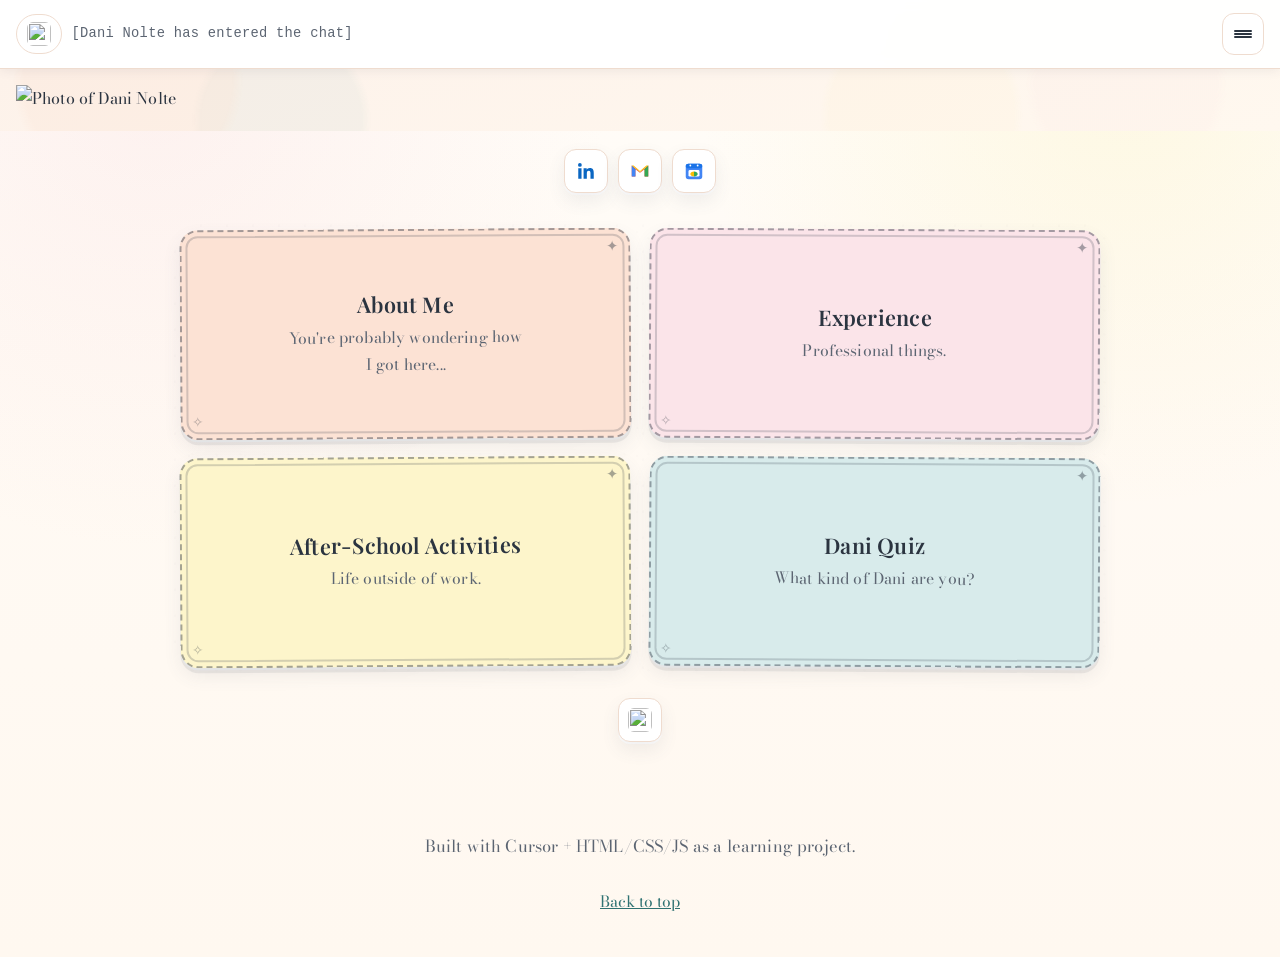
==== index.html @ ce3eb1f6 "initial commit" ====
<!DOCTYPE html>
<html lang="en">
  <head>
    <meta charset="UTF-8" />
    <meta name="viewport" content="width=device-width, initial-scale=1.0" />
    <title>About Me | New Salesforce SE</title>
    <meta
      name="description"
      content="A quick introduction website for new Salesforce teammates."
    />
    <link rel="stylesheet" href="./styles.css" />
  </head>
  <body>
    <a class="skip-link" href="#landing-cards">Skip to content</a>
    <header class="site-header">
      <div class="nav-left">
        <a class="home-button" href="./index.html" aria-label="Home">
          <img
            aria-hidden="true"
            class="home-icon-image"
            src="file:///Users/daninolte/.cursor/projects/Users-daninolte-about-me-site/assets/Screenshot_2026-08-05_at_2.24.48_PM-bab5723f-3947-4e2d-bda6-7be5d6b2d995.png"
            alt=""
          />
          <span class="sr-only">Home</span>
        </a>
        <p class="nav-chat-title">[Dani Nolte has entered the chat]</p>
      </div>
      <div class="menu-wrap">
        <button
          class="menu-toggle"
          type="button"
          aria-expanded="false"
          aria-controls="site-menu"
          aria-label="Open menu"
        >
          <span></span>
          <span></span>
          <span></span>
        </button>
        <nav id="site-menu" class="menu-panel" aria-label="Main navigation">
          <a href="./index.html">Home</a>
          <a href="./about.html">About</a>
          <a href="./experience.html">Experience</a>
          <a href="./activities.html">After-School Activities</a>
          <a href="./dani-quiz.html">Dani Quiz</a>
        </nav>
      </div>
    </header>
    <header class="hero" id="top">
      <img
        class="hero-photo-fill"
        src="file:///Users/daninolte/.cursor/projects/Users-daninolte-about-me-site/assets/Screenshot_2026-08-05_at_3.17.29_PM-682c39ec-f4e0-48ad-a347-aef46f8b75b7.png"
        alt="Photo of Dani Nolte"
      />
    </header>

    <main class="page landing-page" id="landing-cards">
      <div class="hero-actions-row" aria-label="Quick links">
        <a
          class="icon-link"
          href="https://www.linkedin.com/in/dani-sanabria/"
          target="_blank"
          rel="noreferrer"
          aria-label="LinkedIn profile"
          data-label="LinkedIn"
        >
          <span class="icon-button">
            <svg
              aria-hidden="true"
              class="icon-logo"
              viewBox="0 0 24 24"
              role="img"
            >
              <path
                fill="#0A66C2"
                d="M20.45 20.45h-3.56v-5.58c0-1.33-.03-3.04-1.85-3.04-1.85 0-2.13 1.45-2.13 2.95v5.67H9.35V9h3.42v1.56h.05c.48-.9 1.64-1.85 3.37-1.85 3.6 0 4.26 2.37 4.26 5.46v6.28zM5.34 7.43a2.06 2.06 0 1 1 0-4.12 2.06 2.06 0 0 1 0 4.12zM7.12 20.45H3.56V9h3.56v11.45z"
              />
            </svg>
          </span>
          <span class="sr-only">LinkedIn</span>
        </a>
        <a
          class="icon-link"
          href="mailto:daninolte@salesforce.com"
          aria-label="Email Dani"
          data-label="Email"
        >
          <span class="icon-button">
            <svg
              aria-hidden="true"
              class="icon-logo"
              viewBox="0 0 48 48"
              role="img"
            >
              <path fill="#EA4335" d="M6 12v24h8V20l10 8 10-8v16h8V12L24 26z" />
              <path fill="#34A853" d="M34 36h8V12l-8 8z" />
              <path fill="#4285F4" d="M6 36h8V20l-8-8z" />
              <path fill="#FBBC05" d="M6 12h4l14 12 14-12h4L24 26z" />
            </svg>
          </span>
          <span class="sr-only">Email</span>
        </a>
        <a
          class="icon-link"
          href="https://calendar.app.google/zLLRqwCxp72yQRmu6"
          target="_blank"
          rel="noreferrer"
          aria-label="Book a calendar meeting"
          data-label="Book a Meeting"
        >
          <span class="icon-button">
            <svg
              aria-hidden="true"
              class="icon-logo"
              viewBox="0 0 48 48"
              role="img"
            >
              <rect x="6" y="8" width="36" height="34" rx="6" fill="#4285F4" />
              <rect x="6" y="8" width="36" height="10" rx="6" fill="#1A73E8" />
              <rect x="12" y="22" width="24" height="14" rx="3" fill="#FFFFFF" />
              <path fill="#34A853" d="M24 25c4.42 0 8 2.46 8 5.5S28.42 36 24 36z" />
              <path fill="#FBBC05" d="M24 25c-4.42 0-8 2.46-8 5.5S19.58 36 24 36z" />
              <circle cx="16" cy="12" r="2" fill="#FFFFFF" />
              <circle cx="32" cy="12" r="2" fill="#FFFFFF" />
            </svg>
          </span>
          <span class="sr-only">Book a meeting</span>
        </a>
      </div>
      <section class="landing-grid" aria-label="Story cards">
        <a class="feature-card feature-card-text" href="./about.html">
          <h2>About Me</h2>
          <p>You're probably wondering how I got here...</p>
        </a>

        <a class="feature-card feature-card-text" href="./experience.html">
          <h2>Experience</h2>
          <p>Professional things.</p>
        </a>

        <a class="feature-card feature-card-text" href="./activities.html">
          <h2>After-School Activities</h2>
          <p>Life outside of work.</p>
        </a>

        <a class="feature-card feature-card-text" href="./dani-quiz.html">
          <h2>Dani Quiz</h2>
          <p>What kind of Dani are you?</p>
        </a>
      </section>

      <div class="mystery-row">
        <button class="icon-link mystery-trigger" type="button" data-label="???">
          <span class="icon-button">
            <img
              class="mystery-trigger-image"
              src="file:///Users/daninolte/.cursor/projects/Users-daninolte-about-me-site/assets/Screenshot_2026-08-05_at_3.55.21_PM-3b1a7378-3395-4337-8ec8-d2db06abf77b.png"
              alt=""
              aria-hidden="true"
            />
          </span>
          <span class="sr-only">Open mystery mode</span>
        </button>
      </div>
    </main>

    <section id="mystery-overlay" class="mystery-overlay hidden" aria-live="polite">
      <button id="mystery-close" class="mystery-close" type="button" aria-label="Close mystery mode">
        ✕
      </button>
      <img
        class="mystery-main-image"
        src="file:///Users/daninolte/.cursor/projects/Users-daninolte-about-me-site/assets/Screenshot_2026-08-05_at_3.54.08_PM-31d3e294-3ec4-49c2-8375-029f1e894bdc.png"
        alt="Mystery reveal image"
      />
    </section>

    <footer class="footer">
      <p>Built with Cursor + HTML/CSS/JS as a learning project.</p>
      <button id="backToTop" class="link-button" type="button">Back to top</button>
    </footer>

    <script src="./script.js"></script>
  </body>
</html>
---- styles.css ----
@import url("https://fonts.googleapis.com/css2?family=Bodoni+Moda:opsz,wght@6..96,400;6..96,500;6..96,600&family=Playfair+Display:wght@600;700&display=swap");

:root {
  /* Theme 1 (Active): Cute pastel palette */
  --bg: #fffaf4;
  --card: #ffffff;
  --text: #2b3440;
  --muted: #5c6572;
  --brand: #429393;
  --brand-dark: #2f7272;
  --border: #efdccf;
  --nav-bg: rgba(255, 255, 255, 0.94);
  --hero-start: #fdf2ea;
  --hero-end: #fff8ef;
  --shadow-soft: 0 8px 18px rgba(74, 92, 110, 0.09), 0 2px 0 rgba(255, 255, 255, 0.85);
  --shadow-hover: 0 14px 28px rgba(74, 92, 110, 0.13), 0 3px 0 rgba(255, 255, 255, 0.85);
  --button-shadow: 0 6px 14px rgba(66, 147, 147, 0.22);
  --button-shadow-hover: 0 10px 18px rgba(66, 147, 147, 0.28);
  --nav-shadow: 0 2px 10px rgba(60, 70, 90, 0.08);
  --accent-soft: rgba(66, 147, 147, 0.14);
  --card-hover-border: #d8c0af;
  --bubble-bg: #fffcf7;
  --palette-coral: #f09362;
  --palette-pink: #f5c2cb;
  --palette-yellow: #f8e991;
  --palette-teal: #429393;

  /*
  Theme 2: Soft modern pastel
  --bg: #fbf7ff;
  --card: #ffffff;
  --text: #2f2a44;
  --muted: #6d6688;
  --brand: #9d7bf3;
  --brand-dark: #7a5ad4;
  --border: #e8e0f6;
  --nav-bg: rgba(255, 255, 255, 0.9);
  --hero-start: #f5eeff;
  --hero-end: #fff9f3;
  --shadow-soft: 0 10px 24px rgba(95, 76, 140, 0.1);
  --shadow-hover: 0 14px 30px rgba(95, 76, 140, 0.14);
  --button-shadow: 0 8px 16px rgba(122, 90, 212, 0.22);
  --button-shadow-hover: 0 12px 24px rgba(122, 90, 212, 0.28);
  */

  /*
  Theme 3: Dark mode elegant
  --bg: #0f172a;
  --card: #111b31;
  --text: #e6edf7;
  --muted: #9fb0ca;
  --brand: #5bbcff;
  --brand-dark: #2f9deb;
  --border: #22314d;
  --nav-bg: rgba(15, 23, 42, 0.9);
  --hero-start: #0f2745;
  --hero-end: #122038;
  --shadow-soft: 0 8px 24px rgba(0, 0, 0, 0.35);
  --shadow-hover: 0 14px 32px rgba(0, 0, 0, 0.45);
  --button-shadow: 0 8px 16px rgba(47, 157, 235, 0.28);
  --button-shadow-hover: 0 12px 24px rgba(47, 157, 235, 0.36);
  */
}

* {
  box-sizing: border-box;
}

body {
  margin: 0;
  font-family: "Bodoni Moda", "Didot", "Times New Roman", serif;
  font-size: 1rem;
  color: var(--text);
  background:
    radial-gradient(circle at 12% 10%, rgba(245, 194, 203, 0.18), transparent 32%),
    radial-gradient(circle at 88% 8%, rgba(248, 233, 145, 0.2), transparent 30%),
    linear-gradient(180deg, #fffdf9 0%, var(--bg) 38%, #fff8f0 100%);
  line-height: 1.7;
  letter-spacing: 0.01em;
}

.skip-link {
  position: absolute;
  left: -999px;
  top: 0;
  background: #fff;
  color: var(--text);
  padding: 0.5rem;
}

.skip-link:focus {
  left: 0.5rem;
  top: 0.5rem;
  z-index: 10;
}

.site-header {
  display: flex;
  justify-content: space-between;
  align-items: center;
  padding: 0.8rem 1rem;
  border-bottom: 1px solid var(--border);
  background: var(--nav-bg);
  backdrop-filter: blur(6px);
  position: sticky;
  top: 0;
  z-index: 6;
  box-shadow: var(--nav-shadow);
}

.nav-left {
  display: flex;
  align-items: center;
  gap: 0.6rem;
  min-width: 0;
}

.nav-chat-title {
  margin: 0;
  font-family: "Courier New", "SFMono-Regular", Menlo, Consolas, monospace;
  font-size: 0.86rem;
  letter-spacing: 0.02em;
  color: var(--muted);
  white-space: nowrap;
  overflow: hidden;
  text-overflow: ellipsis;
}

.home-button {
  text-decoration: none;
  color: var(--text);
  font-weight: 700;
  font-size: 0.95rem;
  padding: 0.42rem 0.62rem;
  border-radius: 999px;
  border: 1px solid var(--border);
  background: #fff;
  display: inline-flex;
  align-items: center;
  justify-content: center;
  transition: background 0.2s ease, border-color 0.2s ease;
}

.home-button:hover,
.home-button:focus-visible {
  border-color: var(--brand);
  background: var(--accent-soft);
}

.house-icon {
  font-size: 1.05rem;
  line-height: 1;
}

.home-icon-image {
  width: 24px;
  height: 24px;
  object-fit: contain;
  display: block;
  border-radius: 6px;
}

.sr-only {
  position: absolute;
  width: 1px;
  height: 1px;
  padding: 0;
  margin: -1px;
  overflow: hidden;
  clip: rect(0, 0, 0, 0);
  border: 0;
}

.menu-wrap {
  position: relative;
}

.menu-toggle {
  width: 42px;
  height: 42px;
  border: 1px solid var(--border);
  border-radius: 12px;
  background: #fff;
  display: flex;
  flex-direction: column;
  justify-content: center;
  align-items: center;
  padding: 0;
  cursor: pointer;
  transition: background 0.2s ease, border-color 0.2s ease;
}

.menu-toggle:hover,
.menu-toggle:focus-visible {
  border-color: var(--brand);
  background: var(--accent-soft);
}

.menu-toggle span {
  display: block;
  width: 18px;
  height: 2px;
  background: var(--text);
  border-radius: 999px;
  margin: 0;
}

.menu-toggle span + span {
  margin-top: 1px;
}

.menu-panel {
  position: absolute;
  right: 0;
  top: calc(100% + 0.4rem);
  min-width: 220px;
  padding: 0.45rem;
  border: 1px solid var(--border);
  border-radius: 12px;
  background: #fff;
  box-shadow: var(--shadow-soft);
  display: none;
}

.menu-panel.is-open {
  display: block;
}

.menu-panel a {
  display: block;
  text-decoration: none;
  color: var(--text);
  font-weight: 600;
  font-size: 0.95rem;
  padding: 0.55rem 0.65rem;
  border-radius: 8px;
  border: 1px solid transparent;
  transition: color 0.2s ease, border-color 0.2s ease, background 0.2s ease;
}

.menu-panel a:hover,
.menu-panel a:focus-visible {
  color: var(--brand-dark);
  background: var(--accent-soft);
  border-color: var(--border);
}

.hero {
  text-align: left;
  padding: 1rem 1rem 1.2rem;
  background: linear-gradient(160deg, var(--hero-start), var(--hero-end));
  border-bottom: none;
  position: relative;
  overflow: hidden;
}

.hero::before {
  content: "";
  position: absolute;
  inset: 0;
  pointer-events: none;
  opacity: 0.2;
  background-image:
    radial-gradient(circle at 10% 18%, rgba(240, 147, 98, 0.26) 0 9%, transparent 10%),
    radial-gradient(circle at 88% 24%, rgba(245, 194, 203, 0.28) 0 8%, transparent 9%),
    radial-gradient(circle at 72% 74%, rgba(248, 233, 145, 0.28) 0 10%, transparent 11%),
    radial-gradient(circle at 22% 82%, rgba(66, 147, 147, 0.24) 0 8%, transparent 9%);
}

.eyebrow {
  margin: 0;
  color: var(--muted);
  font-weight: 600;
  font-size: 0.9rem;
  text-transform: uppercase;
  letter-spacing: 0.04em;
}

h1 {
  margin: 0.5rem 0;
  font-family: "Playfair Display", "Didot", "Times New Roman", serif;
  font-weight: 700;
  letter-spacing: 0.01em;
  font-size: clamp(2.2rem, 4.4vw, 3.35rem);
  line-height: 1.15;
}

.chat-title {
  font-family: "Courier New", "SFMono-Regular", Menlo, Consolas, monospace;
  text-transform: uppercase;
  font-weight: 700;
  letter-spacing: 0.035em;
  font-size: clamp(1.55rem, 3vw, 2.25rem);
  line-height: 1.2;
}

.hero-photo-fill {
  display: block;
  width: 100%;
  height: auto;
  max-height: none;
  object-fit: contain;
  object-position: center;
  border-radius: 0;
  border: none;
  box-shadow: none;
  margin: 0;
  mask-image: linear-gradient(
    to bottom,
    rgba(0, 0, 0, 1) 72%,
    rgba(0, 0, 0, 0.72) 86%,
    rgba(0, 0, 0, 0.12) 98%,
    rgba(0, 0, 0, 0) 100%
  );
  -webkit-mask-image: linear-gradient(
    to bottom,
    rgba(0, 0, 0, 1) 72%,
    rgba(0, 0, 0, 0.72) 86%,
    rgba(0, 0, 0, 0.12) 98%,
    rgba(0, 0, 0, 0) 100%
  );
}

.hero-actions {
  display: inline-flex;
  align-items: center;
  gap: 0.65rem;
  margin-top: 0.4rem;
}

.hero-actions-row {
  display: flex;
  align-items: center;
  justify-content: center;
  gap: 0.65rem;
  margin: 0.15rem auto 1rem;
  width: 100%;
  position: relative;
  z-index: 5;
}

.mystery-row {
  margin-top: 0.7rem;
  display: flex;
  justify-content: center;
}

.mystery-trigger {
  border: none;
  background: none;
  padding: 0;
  cursor: pointer;
}

.mystery-trigger-image {
  width: 24px;
  height: 24px;
  object-fit: cover;
  border-radius: 6px;
  display: block;
}

.mystery-overlay {
  position: fixed;
  left: 0;
  right: 0;
  bottom: 0;
  z-index: 13000;
  background: linear-gradient(180deg, rgba(255, 235, 245, 0.98), rgba(255, 220, 240, 0.98));
  border-top: 2px solid rgba(240, 147, 98, 0.35);
  box-shadow: 0 -10px 30px rgba(43, 52, 64, 0.18);
  padding: 0.8rem 0.9rem 0.9rem;
  display: grid;
  justify-items: center;
}

.mystery-main-image {
  width: min(520px, 92vw);
  height: auto;
  border-radius: 14px;
  border: 2px solid #fff;
  box-shadow: var(--shadow-hover);
}

.mystery-close {
  position: absolute;
  top: 0.45rem;
  right: 0.6rem;
  width: 34px;
  height: 34px;
  border-radius: 10px;
  border: 1px solid rgba(43, 52, 64, 0.2);
  background: #fff;
  color: var(--text);
  font-size: 1.05rem;
  line-height: 1;
  cursor: pointer;
  box-shadow: var(--shadow-soft);
}

.mystery-close:hover,
.mystery-close:focus-visible {
  border-color: var(--brand);
  background: var(--accent-soft);
}

.icon-link {
  text-decoration: none;
  display: inline-flex;
  flex-direction: column;
  align-items: center;
  gap: 0;
  color: var(--muted);
  position: relative;
}

.icon-button {
  width: 44px;
  height: 44px;
  border-radius: 12px;
  border: 1px solid var(--border);
  background: #fff;
  display: inline-flex;
  align-items: center;
  justify-content: center;
  text-decoration: none;
  box-shadow: var(--shadow-soft);
  transition: transform 0.2s ease, box-shadow 0.2s ease, background 0.2s ease,
    border-color 0.2s ease;
}

.icon-logo {
  width: 22px;
  height: 22px;
  display: block;
}

.icon-link:hover .icon-button,
.icon-link:focus-visible .icon-button {
  transform: translateY(-1px);
  box-shadow: var(--shadow-hover);
  border-color: var(--brand);
  background: var(--accent-soft);
}

.icon-link::after {
  content: attr(data-label);
  position: absolute;
  top: calc(100% + 0.45rem);
  left: 50%;
  transform: translateX(-50%);
  background: #ffffff;
  color: var(--text);
  border: 1px solid var(--border);
  border-radius: 8px;
  padding: 0.25rem 0.45rem;
  font-size: 0.74rem;
  font-weight: 600;
  line-height: 1.2;
  white-space: nowrap;
  box-shadow: var(--shadow-soft);
  opacity: 0;
  pointer-events: none;
  transition: opacity 0.15s ease;
  z-index: 12;
}

.icon-link:hover::after,
.icon-link:focus-visible::after {
  opacity: 1;
}

.page {
  width: min(920px, 92%);
  margin: 2.4rem auto 2.8rem;
  display: grid;
  gap: 1.25rem;
}

.landing-page {
  margin-top: 1rem;
}

.landing-grid {
  display: grid;
  grid-template-columns: repeat(2, minmax(0, 1fr));
  gap: 1.1rem;
  position: relative;
}

.landing-grid::before {
  content: "";
  position: absolute;
  inset: -8px;
  pointer-events: none;
  border-radius: 20px;
  background-image:
    radial-gradient(circle at 12% 18%, rgba(43, 52, 64, 0.06) 0 1.2px, transparent 1.4px),
    radial-gradient(circle at 60% 40%, rgba(43, 52, 64, 0.05) 0 1.1px, transparent 1.3px),
    radial-gradient(circle at 85% 72%, rgba(43, 52, 64, 0.05) 0 1.1px, transparent 1.3px);
  background-size: 26px 26px, 28px 28px, 24px 24px;
  opacity: 0.22;
  z-index: 0;
}

.feature-card {
  display: block;
  text-decoration: none;
  background: var(--card);
  border: 1px solid var(--border);
  border-radius: 18px;
  box-shadow: var(--shadow-soft);
  overflow: hidden;
  transition: transform 0.2s ease, box-shadow 0.2s ease, border-color 0.2s ease;
  position: relative;
  z-index: 1;
}

.feature-card:hover,
.feature-card:focus-visible {
  transform: translateY(-1px);
  box-shadow: var(--shadow-hover);
  border-color: var(--card-hover-border);
}

.feature-card img {
  width: 100%;
  height: 210px;
  object-fit: cover;
  display: block;
}

.feature-card h2 {
  margin: 0;
  padding: 1rem 1rem 1.05rem;
  color: var(--text);
  font-size: 1.2rem;
}

.feature-card-text {
  min-height: 210px;
  display: flex;
  flex-direction: column;
  justify-content: center;
  align-items: center;
  text-align: center;
  padding: 1.1rem 1rem;
  border: 2px dashed rgba(43, 52, 64, 0.42);
  box-shadow: 0 5px 0 rgba(43, 52, 64, 0.08), var(--shadow-soft);
  transform: rotate(-0.35deg);
}

.landing-grid .feature-card-text:nth-child(even) {
  transform: rotate(0.35deg);
}

.feature-card-text::before {
  content: "✦";
  position: absolute;
  top: 0.55rem;
  right: 0.6rem;
  font-size: 0.92rem;
  color: rgba(43, 52, 64, 0.42);
  line-height: 1;
}

.feature-card-text::after {
  content: "✧";
  position: absolute;
  bottom: 0.52rem;
  left: 0.62rem;
  font-size: 0.86rem;
  color: rgba(43, 52, 64, 0.35);
  line-height: 1;
}

.feature-card-text {
  position: relative;
  isolation: isolate;
  outline: 2px solid rgba(43, 52, 64, 0.2);
  outline-offset: -8px;
}

.feature-card-text > h2,
.feature-card-text > p {
  position: relative;
  z-index: 2;
}

.feature-card-text:focus-visible::before,
.feature-card-text:hover::before {
  transform: scale(1.08) rotate(8deg);
}

.feature-card-text:focus-visible::after,
.feature-card-text:hover::after {
  transform: scale(1.08) rotate(-8deg);
}

.feature-card-text::before,
.feature-card-text::after {
  z-index: 3;
  pointer-events: none;
  transition: transform 0.18s ease;
}

.feature-card-text h2 {
  padding: 0;
  margin-bottom: 0.4rem;
  font-size: 1.35rem;
}

.feature-card-text p {
  margin: 0;
  color: var(--muted);
  font-size: 0.98rem;
  max-width: 24ch;
}

.landing-grid .feature-card-text:nth-child(1) {
  background: #fce2d4;
}

.landing-grid .feature-card-text:nth-child(2) {
  background: #fbe4e9;
}

.landing-grid .feature-card-text:nth-child(3) {
  background: #fdf5cb;
}

.landing-grid .feature-card-text:nth-child(4) {
  background: #d8ebeb;
}

.landing-grid .feature-card-text:hover,
.landing-grid .feature-card-text:focus-visible {
  transform: translateY(-2px) scale(1.01);
  box-shadow: 0 8px 0 rgba(43, 52, 64, 0.1), var(--shadow-hover);
}

.detail-page {
  margin-top: 1.8rem;
}

.detail-card {
  background: linear-gradient(180deg, #ffffff 0%, #fffcf7 100%);
  border: 1px solid var(--border);
  border-radius: 20px;
  box-shadow: var(--shadow-soft);
  overflow: hidden;
}

.detail-image {
  width: 100%;
  height: auto;
  object-fit: contain;
  display: block;
}

.detail-image--about {
  width: 66%;
  margin: 0.9rem auto 0;
  border-radius: 14px;
  border: 3px solid #ffffff;
  box-shadow: var(--shadow-soft);
}

.text-bubble {
  margin: 1.1rem;
  padding: 1.15rem 1.1rem;
  border: 1px solid var(--border);
  border-radius: 16px;
  background: linear-gradient(180deg, #fffefb 0%, var(--bubble-bg) 100%);
}

.text-bubble h1 {
  margin-top: 0;
  margin-bottom: 0.65rem;
  font-size: clamp(1.7rem, 3vw, 2.25rem);
}

.story-toggle {
  font: inherit;
  font-size: clamp(1.45rem, 2.5vw, 1.95rem);
  font-weight: 600;
  color: var(--text);
  background: #fff;
  border: 1px solid var(--border);
  border-radius: 12px;
  padding: 0.5rem 0.85rem;
  cursor: pointer;
  box-shadow: var(--shadow-soft);
  transition: transform 0.2s ease, box-shadow 0.2s ease, border-color 0.2s ease;
}

.story-toggle:hover,
.story-toggle:focus-visible {
  transform: translateY(-1px);
  box-shadow: var(--shadow-hover);
  border-color: var(--brand);
}

.story-toggle-row {
  display: flex;
  align-items: center;
  gap: 0.65rem;
  flex-wrap: wrap;
}

.story-hint {
  margin: 0;
  color: var(--muted);
  opacity: 0.75;
  font-size: 0.9rem;
}

.inline-note {
  margin-left: 0.35rem;
  color: var(--muted);
  opacity: 0.82;
  font-size: 0.95em;
}

.experience-button-row {
  display: grid;
  grid-template-columns: repeat(4, minmax(0, 1fr));
  gap: 0.55rem;
  margin-top: 0.4rem;
}

.experience-button-row .story-toggle {
  width: 100%;
  white-space: nowrap;
  font-size: 0.98rem;
  padding-left: 0.45rem;
  padding-right: 0.45rem;
}

.experience-panel {
  margin-top: 0.75rem;
  border: 1px solid var(--border);
  border-radius: 12px;
  background: linear-gradient(180deg, #fffefb 0%, var(--bubble-bg) 100%);
  padding: 0.7rem 0.75rem;
}

.text-bubble > .experience-panel:nth-of-type(odd) {
  background: linear-gradient(180deg, #fff6f8 0%, #fffaf3 100%);
}

.text-bubble > .experience-panel:nth-of-type(even) {
  background: linear-gradient(180deg, #f5fcfb 0%, #fffdf7 100%);
}

.experience-panel p {
  margin: 0;
}

.experience-panel p + p {
  margin-top: 0.55rem;
}

.experience-panel ol {
  margin: 0.35rem 0 0;
  padding-left: 1.2rem;
}

.experience-photo {
  width: min(100%, 460px);
  height: auto;
  border-radius: 12px;
  border: 1px solid var(--border);
  display: block;
  margin: 0 auto 0.65rem;
}

.flashcard-carousel {
  display: grid;
  grid-template-columns: auto 1fr auto;
  align-items: center;
  gap: 0.8rem;
  padding: 0 1.1rem;
}

.carousel-arrow {
  width: 42px;
  height: 42px;
  border-radius: 12px;
  border: 1px solid var(--border);
  background: #fff;
  color: var(--text);
  font-size: 1.25rem;
  line-height: 1;
  cursor: pointer;
  box-shadow: var(--shadow-soft);
  transition: transform 0.2s ease, box-shadow 0.2s ease, border-color 0.2s ease;
}

.carousel-arrow:hover,
.carousel-arrow:focus-visible {
  transform: translateY(-1px);
  box-shadow: var(--shadow-hover);
  border-color: var(--brand);
}

.flashcard-track {
  min-width: 0;
}

.flashcard {
  border: 1px solid var(--border);
  border-radius: 16px;
  overflow: hidden;
  background: linear-gradient(180deg, #ffffff 0%, #fffbf5 100%);
  box-shadow: var(--shadow-soft);
}

.flashcard:nth-child(1) .flashcard-body {
  background: linear-gradient(180deg, #fff5f1 0%, #fffdf7 100%);
}

.flashcard:nth-child(2) .flashcard-body {
  background: linear-gradient(180deg, #fff4f8 0%, #fffdf9 100%);
}

.flashcard:nth-child(3) .flashcard-body {
  background: linear-gradient(180deg, #fffbe9 0%, #fffef8 100%);
}

.flashcard:nth-child(4) .flashcard-body {
  background: linear-gradient(180deg, #eef9f8 0%, #fffdf8 100%);
}

.flashcard img {
  width: 100%;
  height: 300px;
  object-fit: contain;
  object-position: center;
  background: #fff;
  display: block;
}

.reading-photo-row {
  display: grid;
  grid-template-columns: 1fr 1fr;
  gap: 0.5rem;
  padding: 0.5rem;
  background: #fff;
}

.reading-photo-row img {
  width: 100%;
  height: 300px;
  object-fit: contain;
  object-position: center;
  background: #fff;
  display: block;
  border: 1px solid var(--border);
  border-radius: 10px;
}

.flashcard-body {
  padding: 0.9rem 1rem 1rem;
  background: var(--bubble-bg);
}

.flashcard-body h2 {
  margin: 0;
  font-size: 1.35rem;
}

.flashcard-body p {
  margin: 0.35rem 0 0;
}

.carousel-status {
  margin: 0.7rem 1.1rem 0;
  color: var(--muted);
  font-size: 0.9rem;
}

.quiz-shell {
  position: relative;
}

.quiz-progress-wrap {
  margin: 0.2rem 0 0.8rem;
}

.quiz-progress-label {
  margin: 0;
  color: var(--muted);
  font-size: 0.92rem;
}

.quiz-progress-bar {
  width: 100%;
  height: 10px;
  margin-top: 0.35rem;
  border-radius: 999px;
  border: 1px solid var(--border);
  background: #fff;
  overflow: hidden;
}

.quiz-progress-bar span {
  display: block;
  height: 100%;
  width: 0%;
  background: linear-gradient(
    90deg,
    var(--palette-coral),
    var(--palette-pink),
    var(--palette-yellow),
    var(--palette-teal)
  );
  transition: width 320ms ease;
}

.quiz-question-card {
  border: 1px solid var(--border);
  border-radius: 14px;
  background: var(--bubble-bg);
  padding: 1rem;
  opacity: 1;
  transform: translateX(0);
  transition: opacity 260ms ease, transform 260ms ease;
}

.quiz-question-card.is-transitioning {
  opacity: 0;
  transform: translateX(14px);
}

.quiz-question-card h2 {
  margin: 0 0 0.75rem;
  font-size: 1.35rem;
}

.quiz-answers {
  display: grid;
  grid-template-columns: 1fr;
  gap: 0.55rem;
}

.quiz-answer-btn {
  width: 100%;
  text-align: left;
  padding: 0.7rem 0.8rem;
  border: 1px solid var(--border);
  border-radius: 10px;
  background: #fff;
  color: var(--text);
  font: inherit;
  cursor: pointer;
  box-shadow: var(--shadow-soft);
  transition: transform 0.18s ease, box-shadow 0.18s ease, border-color 0.18s ease;
}

.quiz-answer-btn:hover,
.quiz-answer-btn:focus-visible {
  transform: translateY(-1px);
  box-shadow: var(--shadow-hover);
  border-color: var(--brand);
}

.quiz-result-overlay {
  position: fixed;
  inset: 0;
  z-index: 12000;
  background: rgba(43, 52, 64, 0.45);
  display: grid;
  place-items: center;
  padding: 1rem;
}

.quiz-result-card {
  width: min(640px, 94vw);
  max-height: 92vh;
  overflow: auto;
  border-radius: 18px;
  background: #fff;
  border: 1px solid var(--border);
  box-shadow: var(--shadow-hover);
  padding: 1rem 1rem 1.2rem;
  text-align: center;
  display: grid;
  grid-template-rows: auto auto auto auto;
  gap: 0.65rem;
}

.quiz-result-photo {
  width: 100%;
  min-height: 0;
  border-radius: 14px;
  border: 1px dashed var(--border);
  background: linear-gradient(160deg, var(--hero-start), var(--hero-end));
  display: grid;
  place-items: center;
  color: var(--muted);
  font-weight: 600;
  overflow: hidden;
  padding: 0.5rem;
}

.quiz-result-photo.has-image {
  border-style: solid;
  background: #fff;
}

.quiz-result-photo img {
  width: auto;
  height: auto;
  max-width: 100%;
  max-height: min(42vh, 320px);
  object-fit: scale-down;
  display: block;
}

.quiz-result-photo-grid {
  display: grid;
  grid-template-columns: 1fr 1fr;
  gap: 0.45rem;
  width: 100%;
  align-items: center;
}

.quiz-result-photo-grid img {
  width: 100%;
  height: auto;
  max-height: min(38vh, 280px);
  object-fit: contain;
  border-radius: 10px;
  border: 1px solid var(--border);
  background: #fff;
}

.quiz-result-card h2 {
  margin: 0.2rem 0 0;
  font-size: clamp(1.55rem, 3.2vw, 2.15rem);
}

.quiz-result-card p {
  margin: 0 auto 0.1rem;
  max-width: 54ch;
}

#quiz-retake {
  margin-top: 1rem;
}

.resume-block {
  padding: 0 1.1rem 1.2rem;
}

.resume-block h2 {
  margin: 0 0 0.65rem;
  font-size: 1.35rem;
}

.resume-viewer {
  width: 100%;
  height: min(78vh, 760px);
  border: 1px solid var(--border);
  border-radius: 12px;
  background: #fff;
}

.acting-toggle {
  margin-top: 0.85rem;
}

#acting-resume-wrap {
  margin-top: 0.75rem;
}

.hidden {
  display: none !important;
}

.about-popout-grid {
  margin-top: 0.2rem;
  display: grid;
  grid-template-columns: 1fr;
  gap: 0.9rem;
}

.mini-bubble {
  display: flex;
  flex-direction: column;
  align-items: center;
  border: 1px solid var(--border);
  border-radius: 14px;
  overflow: hidden;
  background: #fff;
  box-shadow: var(--shadow-soft);
}

.about-popout-grid .mini-bubble:nth-child(odd) {
  background: linear-gradient(180deg, #fff6ef 0%, #fffdf7 100%);
}

.about-popout-grid .mini-bubble:nth-child(even) {
  background: linear-gradient(180deg, #f5fbfb 0%, #fffef9 100%);
}

.mini-bubble img {
  width: min(100%, 520px);
  height: auto;
  max-height: 280px;
  object-fit: contain;
  object-position: center;
  display: block;
  margin: 0 auto;
}

.mini-text {
  width: 100%;
  padding: 0.65rem 0.7rem 0.75rem;
  background: linear-gradient(180deg, #fffefb 0%, var(--bubble-bg) 100%);
}

.text-bubble h1,
.flashcard-body h2,
.mini-text h2,
.resume-block h2,
.quiz-question-card h2 {
  display: inline-block;
  padding: 0 0.2rem;
  background:
    linear-gradient(to top, rgba(245, 194, 203, 0.45) 38%, transparent 38%);
  border-radius: 4px;
}

.mini-text h2 {
  margin: 0;
  padding: 0;
  font-size: 1.1rem;
}

.mini-text p {
  margin: 0.35rem 0 0;
  font-size: 0.92rem;
  line-height: 1.45;
}

.card {
  background: var(--card);
  border: 1px solid var(--border);
  border-radius: 18px;
  padding: 1.5rem 1.45rem;
  box-shadow: var(--shadow-soft);
  transition: transform 0.2s ease, box-shadow 0.2s ease, border-color 0.2s ease;
}

.card:hover {
  transform: translateY(-1px);
  box-shadow: var(--shadow-hover);
  border-color: var(--card-hover-border);
}

h2 {
  margin-top: 0;
  margin-bottom: 0.9rem;
  font-family: "Playfair Display", "Didot", "Times New Roman", serif;
  font-weight: 600;
  letter-spacing: 0.01em;
  font-size: clamp(1.45rem, 2.4vw, 1.85rem);
  line-height: 1.25;
}

p,
li {
  font-size: 1.03rem;
}

.card p,
.card li {
  max-width: 68ch;
}

.card p {
  margin: 0;
}

.card p + p {
  margin-top: 0.9rem;
}

ul {
  padding-left: 1.1rem;
  margin: 1rem 0 0;
}

li + li {
  margin-top: 0.6rem;
}

.contact-list {
  list-style: none;
  padding-left: 0;
  margin-top: 0.7rem;
}

.contact-list li + li {
  margin-top: 0.7rem;
}

a {
  color: var(--brand-dark);
}

.footer {
  text-align: center;
  color: var(--muted);
  padding: 1.8rem 1rem 2.4rem;
  font-size: 0.97rem;
}

.link-button {
  margin-top: 0.6rem;
  border: none;
  background: none;
  color: var(--brand-dark);
  text-decoration: underline;
  cursor: pointer;
  font: inherit;
  border-radius: 8px;
  padding: 0.2rem 0.35rem;
}

.link-button:hover,
.link-button:focus-visible {
  background: var(--accent-soft);
}

.confetti-piece {
  position: fixed;
  width: 10px;
  height: 14px;
  border-radius: 3px;
  pointer-events: none;
  z-index: 9999;
  animation: confetti-burst 1700ms ease-out forwards;
}

.sparkle-confetti {
  position: fixed;
  width: 9px;
  height: 9px;
  border-radius: 999px;
  pointer-events: none;
  z-index: 14000;
  animation: sparkle-rise 1700ms ease-out forwards;
}

@keyframes sparkle-rise {
  0% {
    transform: translate(-50%, 0) scale(0.8);
    opacity: 1;
  }
  100% {
    transform: translate(calc(-50% + var(--dx)), calc(var(--dy))) scale(1.2);
    opacity: 0;
  }
}

@keyframes confetti-burst {
  0% {
    transform: translate(-50%, -50%) rotate(0deg);
    opacity: 1;
  }
  100% {
    transform: translate(calc(-50% + var(--dx)), calc(-50% + var(--dy)))
      rotate(var(--rot));
    opacity: 0;
  }
}

@media (max-width: 768px) {
  .site-header {
    padding: 0.7rem 0.85rem;
  }

  .home-button {
    padding: 0.42rem 0.65rem;
    font-size: 0.9rem;
  }

  .nav-chat-title {
    max-width: 46vw;
    font-size: 0.74rem;
  }

  .menu-toggle {
    width: 40px;
    height: 40px;
  }

  .menu-panel {
    min-width: 200px;
  }

  .hero {
    padding: 0.75rem 0.85rem 0.95rem;
  }

  h1 {
    font-size: clamp(1.9rem, 7vw, 2.35rem);
  }

  .hero-photo-fill {
    width: 100%;
    height: auto;
    border-radius: 0;
  }

  .hero-actions,
  .hero-actions-row {
    gap: 0.55rem;
  }

  .icon-button {
    width: 42px;
    height: 42px;
  }

  h2 {
    font-size: clamp(1.3rem, 5.1vw, 1.55rem);
  }

  p,
  li {
    font-size: 0.99rem;
    line-height: 1.68;
  }

  .card {
    padding: 1.1rem 1rem;
  }

  .page {
    margin-top: 1.2rem;
    margin-bottom: 2.1rem;
    gap: 0.85rem;
  }

  .landing-grid {
    grid-template-columns: 1fr;
    gap: 0.9rem;
  }

  .feature-card img {
    height: 190px;
  }

  .text-bubble {
    margin: 0.8rem;
    padding: 1rem 0.95rem;
  }

  .about-pill-grid {
    grid-template-columns: 1fr;
    gap: 0.65rem;
  }

  .about-popout-grid {
    grid-template-columns: 1fr;
    gap: 0.65rem;
  }

  .mini-bubble {
    align-items: stretch;
  }

  .mini-bubble img {
    width: 100%;
    max-height: 260px;
  }

  .detail-image--about {
    width: 78%;
  }

  .resume-block {
    padding: 0 0.8rem 1rem;
  }

  .resume-viewer {
    height: min(72vh, 620px);
  }

  .experience-button-row {
    grid-template-columns: repeat(2, minmax(0, 1fr));
  }

  .flashcard-carousel {
    grid-template-columns: 1fr;
    gap: 0.6rem;
    padding: 0 0.8rem;
  }

  .carousel-arrow {
    justify-self: center;
  }

  .flashcard img {
    height: 240px;
  }

  .reading-photo-row {
    grid-template-columns: 1fr;
  }

  .reading-photo-row img {
    height: 240px;
  }

  .carousel-status {
    margin: 0.6rem 0.8rem 0;
  }

  .link-button {
    padding: 0.4rem 0.5rem;
  }
}
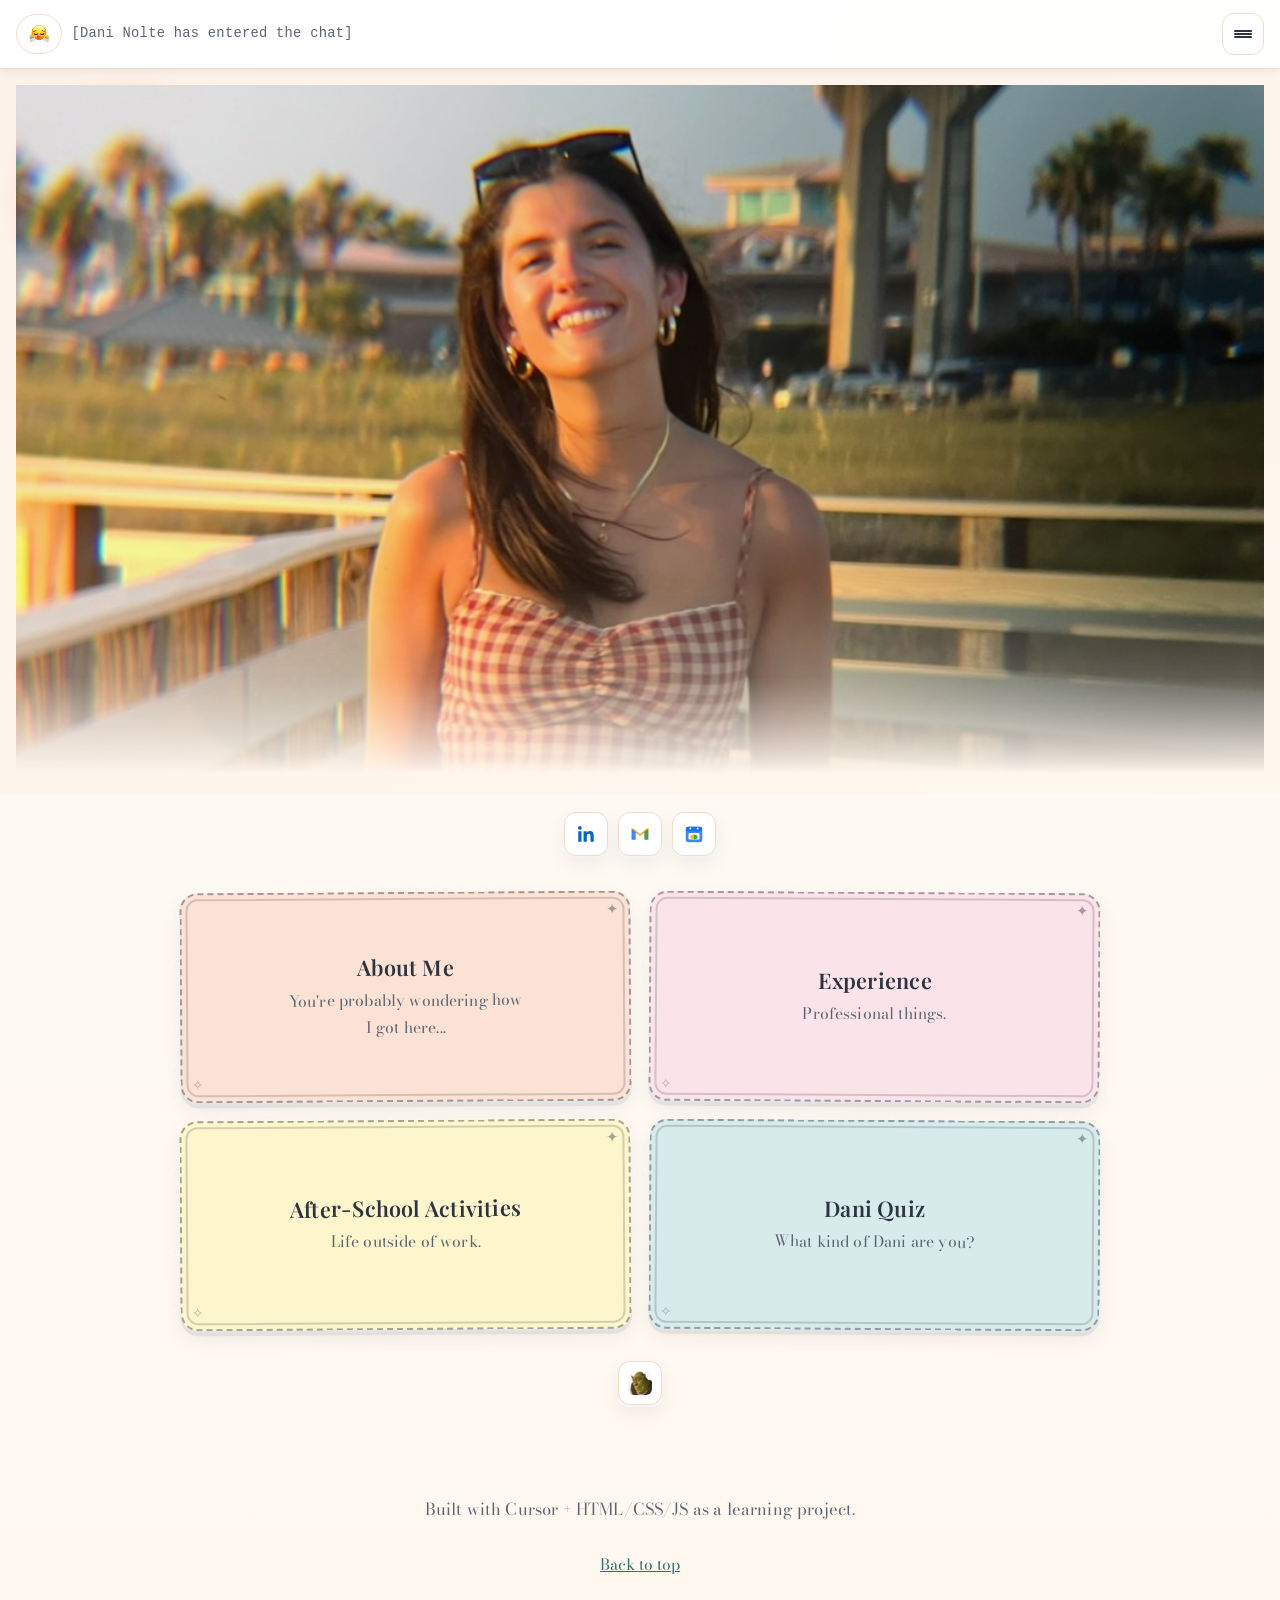
==== commit 72bd1c63: "Fix broken images" ====
--- a/index.html
+++ b/index.html
@@ -18,7 +18,7 @@
           <img
             aria-hidden="true"
             class="home-icon-image"
-            src="file:///Users/daninolte/.cursor/projects/Users-daninolte-about-me-site/assets/Screenshot_2026-08-05_at_2.24.48_PM-bab5723f-3947-4e2d-bda6-7be5d6b2d995.png"
+            src="./assets/Screenshot_2026-08-05_at_2.24.48_PM-bab5723f-3947-4e2d-bda6-7be5d6b2d995.png"
             alt=""
           />
           <span class="sr-only">Home</span>
@@ -49,7 +49,7 @@
     <header class="hero" id="top">
       <img
         class="hero-photo-fill"
-        src="file:///Users/daninolte/.cursor/projects/Users-daninolte-about-me-site/assets/Screenshot_2026-08-05_at_3.17.29_PM-682c39ec-f4e0-48ad-a347-aef46f8b75b7.png"
+        src="./assets/Screenshot_2026-08-05_at_3.17.29_PM-682c39ec-f4e0-48ad-a347-aef46f8b75b7.png"
         alt="Photo of Dani Nolte"
       />
     </header>
@@ -154,7 +154,7 @@
           <span class="icon-button">
             <img
               class="mystery-trigger-image"
-              src="file:///Users/daninolte/.cursor/projects/Users-daninolte-about-me-site/assets/Screenshot_2026-08-05_at_3.55.21_PM-3b1a7378-3395-4337-8ec8-d2db06abf77b.png"
+              src="./assets/Screenshot_2026-08-05_at_3.55.21_PM-3b1a7378-3395-4337-8ec8-d2db06abf77b.png"
               alt=""
               aria-hidden="true"
             />
@@ -170,7 +170,7 @@
       </button>
       <img
         class="mystery-main-image"
-        src="file:///Users/daninolte/.cursor/projects/Users-daninolte-about-me-site/assets/Screenshot_2026-08-05_at_3.54.08_PM-31d3e294-3ec4-49c2-8375-029f1e894bdc.png"
+        src="./assets/Screenshot_2026-08-05_at_3.54.08_PM-31d3e294-3ec4-49c2-8375-029f1e894bdc.png"
         alt="Mystery reveal image"
       />
     </section>
